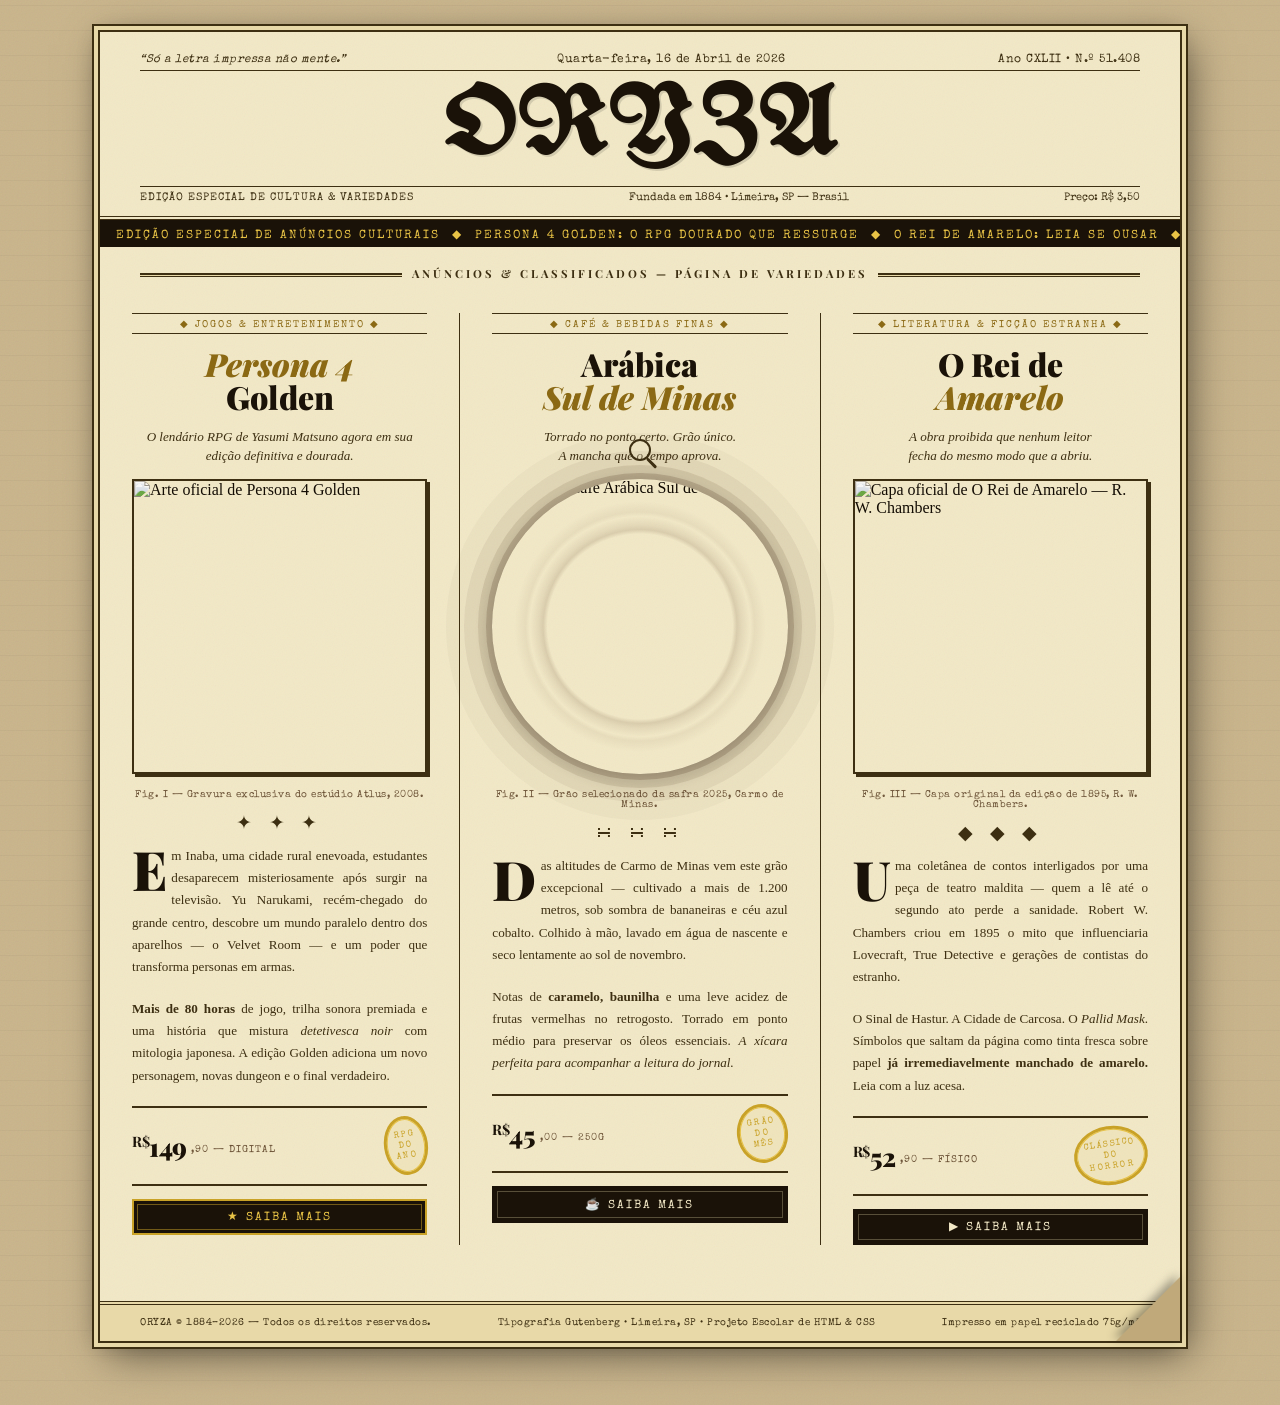
==== ORYZA/index.html @ 07b3434a "Alterei as pastas com as atualizações do projeto." ====
<!DOCTYPE html>
<html lang="pt-BR">
<head>
  <meta charset="UTF-8" />
  <meta name="viewport" content="width=device-width, initial-scale=1.0" />
  <meta name="description" content="ORYZA — A grande vitrine dos leitores, jogadores e apreciadores de café. Edição especial com Persona 4 Golden, O Rei de Amarelo e Café Arábica Sul de Minas." />
  <title>ORYZA — Vitrine Especial</title>

  <!-- Fonts -->
  <link rel="preconnect" href="https://fonts.googleapis.com" />
  <link rel="preconnect" href="https://fonts.gstatic.com" crossorigin />
  <link href="https://fonts.googleapis.com/css2?family=Playfair+Display:ital,wght@0,400;0,700;0,900;1,400;1,700&family=UnifrakturMaguntia&family=IM+Fell+English:ital@0;1&family=Special+Elite&display=swap" rel="stylesheet" />

  <!-- Stylesheet -->
  <link rel="stylesheet" href="css/jornal.css" />
</head>
<body>

  <!-- Cursor animado -->
  <div id="custom-cursor" aria-hidden="true">
    <div class="cursor-lens"></div>
    <div class="cursor-handle"></div>
  </div>

  <div class="newspaper-wrap" role="main">

    <!-- ═══════════════════════════════════════════════
         MASTHEAD
    ═══════════════════════════════════════════════ -->
    <header class="masthead">

      <div class="masthead-top">
        <span class="paper-motto">&#8220;Só a letra impressa não mente.&#8221;</span>
        <span>Quarta-feira, 16 de Abril de 2026</span>
        <span>Ano CXLII &#8226; N.º 51.408</span>
      </div>

      <h1 class="masthead-name">ORYZA</h1>

      <div class="masthead-sub">
        <span class="masthead-edition">Edição Especial de Cultura &amp; Variedades</span>
        <span>Fundada em 1884 &#8226; Limeira, SP — Brasil</span>
        <span>Preço: R$ 3,50</span>
      </div>

    </header><!-- /masthead -->

    <!-- ═══════════════════════════════════════════════
         TICKER STRIP
    ═══════════════════════════════════════════════ -->
    <div class="headline-strip" aria-label="Manchetes do dia">
      <span class="headline-strip-inner">
        EDIÇÃO ESPECIAL DE ANÚNCIOS CULTURAIS &nbsp;◆&nbsp;
        PERSONA 4 GOLDEN: O RPG DOURADO QUE RESSURGE &nbsp;◆&nbsp;
        O REI DE AMARELO: LEIA SE OUSAR &nbsp;◆&nbsp;
        CAFÉ ARÁBICA SUL DE MINAS: O GRÃO DA ESTAÇÃO &nbsp;◆&nbsp;
        CULTURA, LAZER E BOM GOSTO EM UM SÓ LUGAR &nbsp;◆&nbsp;
        PEDIDOS PELO BALCÃO OU PELO CORREIO &nbsp;◆&nbsp;
      </span>
    </div>

    <!-- ═══════════════════════════════════════════════
         SECTION TITLE
    ═══════════════════════════════════════════════ -->
    <div class="section-rule">
      <span class="section-label">Anúncios &amp; Classificados &mdash; Página de Variedades</span>
    </div>

    <!-- ═══════════════════════════════════════════════
         THREE-COLUMN AD SPREAD
    ═══════════════════════════════════════════════ -->
    <section class="ads-page" aria-label="Anúncios em destaque">

      <!-- ─ COL 1: PERSONA 4 GOLDEN (Jogo) ─ -->
      <article class="ad-col">

        <p class="ad-eyebrow">&#9670; Jogos &amp; Entretenimento &#9670;</p>

        <h2 class="ad-headline"><em>Persona 4</em><br/>Golden</h2>

        <p class="ad-subhead">
          O lendário RPG de Yasumi Matsuno agora em sua<br/>
          edição definitiva e dourada.
        </p>

        <div class="ad-img-wrap">
          <img
            src="https://akamai.sscdn.co/letras/360x360/albuns/7/d/f/a/522051469625878.jpg"
            alt="Arte oficial de Persona 4 Golden"
            loading="lazy"
          />
        </div>
        <p class="ad-img-caption">Fig. I &mdash; Gravura exclusiva do estúdio Atlus, 2008.</p>

        <p class="ornament">&#10022; &#10022; &#10022;</p>

        <p class="ad-body drop-cap">
          Em Inaba, uma cidade rural enevoada, estudantes desaparecem
          misteriosamente após surgir na televisão. Yu Narukami, recém-chegado
          do grande centro, descobre um mundo paralelo dentro dos aparelhos —
          o Velvet Room — e um poder que transforma personas em armas.
        </p>

        <p class="ad-body">
          <strong>Mais de 80 horas</strong> de jogo, trilha sonora premiada e
          uma história que mistura <em>detetivesca noir</em> com mitologia
          japonesa. A edição Golden adiciona um novo personagem, novas
          dungeon e o final verdadeiro.
        </p>

        <div class="ad-price-wrap">
          <div class="ad-price"><sup>R$</sup>149<small>,90 — digital</small></div>
          <div class="stamp-row">
            <span class="stamp">RPG<br/>do<br/>Ano</span>
          </div>
        </div>

        <a
          href="https://store.steampowered.com/app/1113000/Persona_4_Golden/"
          target="_blank"
          rel="noopener noreferrer"
          id="btn-persona4"
          class="btn-jornal gold"
          aria-label="Saiba mais sobre Persona 4 Golden na Steam"
        >
          &#x2605; Saiba Mais
        </a>

      </article>

      <!-- ─ DIVIDER ─ -->
      <div class="col-divider" role="separator" aria-hidden="true"></div>

      <!-- ─ COL 2: CAFÉ ARÁBICA (Café) ─ -->
      <article class="ad-col">

        <p class="ad-eyebrow">&#9670; Café &amp; Bebidas Finas &#9670;</p>

        <h2 class="ad-headline">Arábica<br/><em>Sul de Minas</em></h2>

        <p class="ad-subhead">
          Torrado no ponto certo. Grão único.<br/>
          A mancha que o tempo aprova.
        </p>

        <div class="coffee-stain-wrap">
          <img
            src="https://acdn-us.mitiendanube.com/stores/003/274/707/products/especie-sul-de-minas-a57071438ad6e28a4517458592424507-1024-1024.webp"
            alt="Grãos de Café Arábica Sul de Minas"
            loading="lazy"
          />
        </div>
        <p class="ad-img-caption">Fig. II &mdash; Grão selecionado da safra 2025, Carmo de Minas.</p>

        <p class="ornament">&#8762; &#8762; &#8762;</p>

        <p class="ad-body drop-cap">
          Das altitudes de Carmo de Minas vem este grão excepcional —
          cultivado a mais de 1.200 metros, sob sombra de bananeiras e
          céu azul cobalto. Colhido à mão, lavado em água de nascente
          e seco lentamente ao sol de novembro.
        </p>

        <p class="ad-body">
          Notas de <strong>caramelo, baunilha</strong> e uma leve acidez
          de frutas vermelhas no retrogosto. Torrado em ponto médio para
          preservar os óleos essenciais. <em>A xícara perfeita para
          acompanhar a leitura do jornal.</em>
        </p>

        <div class="ad-price-wrap">
          <div class="ad-price"><sup>R$</sup>45<small>,00 — 250g</small></div>
          <div class="stamp-row">
            <span class="stamp">Grão<br/>do<br/>Mês</span>
          </div>
        </div>

        <a
          href="https://www.amazon.com.br/Caf%C3%A9-Torrado-Baggio-Sabor-Minas/dp/B07Z462D6D"
          target="_blank"
          rel="noopener noreferrer"
          id="btn-cafe"
          class="btn-jornal"
          aria-label="Saiba mais sobre o Café Arábica na Amazon"
        >
          &#9749; Saiba Mais
        </a>

      </article>

      <!-- ─ DIVIDER ─ -->
      <div class="col-divider" role="separator" aria-hidden="true"></div>

      <!-- ─ COL 3: O REI DE AMARELO (Livro) ─ -->
      <article class="ad-col">

        <p class="ad-eyebrow">&#9670; Literatura &amp; Ficção Estranha &#9670;</p>

        <h2 class="ad-headline">O Rei de<br/><em>Amarelo</em></h2>

        <p class="ad-subhead">
          A obra proibida que nenhum leitor<br/>
          fecha do mesmo modo que a abriu.
        </p>

        <div class="ad-img-wrap">
          <img
            src="https://m.media-amazon.com/images/I/61KzHabhfFL._AC_UF1000,1000_QL80_.jpg"
            alt="Capa oficial de O Rei de Amarelo — R. W. Chambers"
            loading="lazy"
          />
        </div>
        <p class="ad-img-caption">Fig. III &mdash; Capa original da edição de 1895, R. W. Chambers.</p>

        <p class="ornament">&#9670; &#9670; &#9670;</p>

        <p class="ad-body drop-cap">
          Uma coletânea de contos interligados por uma peça de teatro
          maldita — quem a lê até o segundo ato perde a sanidade.
          Robert W. Chambers criou em 1895 o mito que influenciaria
          Lovecraft, True Detective e gerações de contistas do estranho.
        </p>

        <p class="ad-body">
          O Sinal de Hastur. A Cidade de Carcosa. O <em>Pallid Mask</em>.
          Símbolos que saltam da página como tinta fresca sobre papel
          <strong>já irremediavelmente manchado de amarelo.</strong>
          Leia com a luz acesa.
        </p>

        <div class="ad-price-wrap">
          <div class="ad-price"><sup>R$</sup>52<small>,90 — físico</small></div>
          <div class="stamp-row">
            <span class="stamp">Clássico<br/>do<br/>Horror</span>
          </div>
        </div>

        <a
          href="https://www.amazon.com.br/Rei-Em-Amarelo-Robert-W-Chambers/dp/8594541753"
          target="_blank"
          rel="noopener noreferrer"
          id="btn-rei-amarelo"
          class="btn-jornal"
          aria-label="Saiba mais sobre O Rei de Amarelo na Amazon"
        >
          &#9654; Saiba Mais
        </a>

      </article>

    </section><!-- /ads-page -->

    <!-- ═══════════════════════════════════════════════
         FOOTER
    ═══════════════════════════════════════════════ -->
    <footer class="paper-footer">
      <p>ORYZA &copy; 1884&ndash;2026 &mdash; Todos os direitos reservados.</p>
      <p>Tipografia Gutenberg &bull; Limeira, SP &bull; Projeto Escolar de HTML &amp; CSS</p>
      <p>Impresso em papel reciclado 75g/m&sup2;</p>
    </footer>

    <!-- Dobra de página no canto inferior direito -->
    <div class="page-curl" aria-hidden="true"></div>

  </div><!-- /newspaper-wrap -->

  <!-- (Toast system removed) -->

  <!-- ═══════════════════════════════════════════════
       JAVASCRIPT (external)
  ═══════════════════════════════════════════════ -->
  <script src="js/main.js"></script>

</body>
</html>
---- ORYZA/css/jornal.css ----
/* ============================================================
   JORNAL VINTAGE — Folha do Amanhã
   Paleta: amarelos envelhecidos, sépia, tinta preta
   ============================================================ */

@import url('https://fonts.googleapis.com/css2?family=Playfair+Display:ital,wght@0,400;0,700;0,900;1,400;1,700&family=UnifrakturMaguntia&family=IM+Fell+English:ital@0;1&family=Special+Elite&display=swap');

/* ── RESET & TOKENS ── */
*,
*::before,
*::after {
  box-sizing: border-box;
  margin: 0;
  padding: 0;
  cursor: none !important;
}

:root {
  --paper: #f2e8c6;
  --paper-dark: #e8d9a8;
  --paper-deeper: #d9c98a;
  --ink: #1a1208;
  --ink-fade: #3d2f12;
  --ink-light: #6b5236;
  --sepia: #8b6914;
  --gold: #c9a227;
  --gold-light: #e8c346;
  --rust: #8b3a0f;
  --coffee: #4a2912;
  --coffee-mid: #7a4520;
  --coffee-ring: rgba(74, 41, 18, 0.18);
  --border: #3d2f12;
}

/* ── PAPER TEXTURE ── */
body {
  font-family: 'IM Fell English', Georgia, serif;
  cursor: none;
  background-color: #c9b48a;
  background-image:
    repeating-linear-gradient(0deg,
      transparent,
      transparent 24px,
      rgba(0, 0, 0, 0.03) 24px,
      rgba(0, 0, 0, 0.03) 25px),
    url("data:image/svg+xml,%3Csvg xmlns='http://www.w3.org/2000/svg' width='300' height='300'%3E%3Cfilter id='n'%3E%3CfeTurbulence type='fractalNoise' baseFrequency='0.75' numOctaves='4' stitchTiles='stitch'/%3E%3C/filter%3E%3Crect width='300' height='300' filter='url(%23n)' opacity='0.08'/%3E%3C/svg%3E");
  color: var(--ink);
  min-height: 100vh;
}

/* ── MAIN WRAPPER ── */
.newspaper-wrap {
  max-width: 1080px;
  margin: 2rem auto 4rem;
  background: var(--paper);
  background-image:
    url("data:image/svg+xml,%3Csvg xmlns='http://www.w3.org/2000/svg' width='400' height='400'%3E%3Cfilter id='noise'%3E%3CfeTurbulence type='fractalNoise' baseFrequency='0.9' numOctaves='4' stitchTiles='stitch'/%3E%3C/filter%3E%3Crect width='400' height='400' filter='url(%23noise)' opacity='0.06'/%3E%3C/svg%3E");
  box-shadow:
    0 0 0 2px var(--border),
    0 0 0 6px var(--paper-dark),
    0 0 0 8px var(--border),
    8px 12px 40px rgba(0, 0, 0, 0.55),
    -2px 2px 20px rgba(0, 0, 0, 0.2);
  position: relative;
}

/* ── CUSTOM ANIMATED CURSOR ── */
#custom-cursor {
  position: fixed;
  top: 0;
  left: 0;
  width: 34px;
  height: 34px;
  pointer-events: none;
  z-index: 99999;
  will-change: transform;
}

.cursor-lens {
  position: absolute;
  top: 0;
  left: 0;
  width: 22px;
  height: 22px;
  border: 2.5px solid var(--ink-fade);
  border-radius: 50%;
  background: rgba(242, 232, 198, 0.30);
  /* Apenas propriedades que NÃO conflitem com a animation */
  transition: background 0.2s ease, border-color 0.2s ease, box-shadow 0.2s ease;
  animation: cursor-breathe 2.8s ease-in-out infinite;
}

.cursor-handle {
  position: absolute;
  top: 18px;
  left: 18px;
  width: 13px;
  height: 3px;
  background: var(--ink-fade);
  border-radius: 2px;
  transform: rotate(45deg);
  transform-origin: 0% 50%;
  transition: background 0.2s ease;
}

@keyframes cursor-breathe {

  0%,
  100% {
    transform: scale(1);
    opacity: 1;
  }

  50% {
    transform: scale(1.1);
    opacity: 0.75;
  }
}

/* Click flash — usa box-shadow, não transform (evita conflito com animation) */
#custom-cursor.clicking .cursor-lens {
  background: rgba(201, 162, 39, 0.45);
  border-color: var(--gold);
  box-shadow: 0 0 0 4px rgba(201, 162, 39, 0.25), 0 0 12px rgba(201, 162, 39, 0.4);
  animation: cursor-breathe-click 0.25s ease-in-out 1;
}

#custom-cursor.clicking .cursor-handle {
  background: var(--gold);
}

@keyframes cursor-breathe-click {
  0% {
    transform: scale(1);
  }

  50% {
    transform: scale(0.78);
  }

  100% {
    transform: scale(1);
  }
}

/* Hover em botão/link — lupa pulsa maior */
#custom-cursor.on-btn .cursor-lens {
  border-color: var(--gold);
  background: rgba(201, 162, 39, 0.18);
  box-shadow: 0 0 0 3px rgba(201, 162, 39, 0.2);
  animation: cursor-breathe-big 1.4s ease-in-out infinite;
}

@keyframes cursor-breathe-big {

  0%,
  100% {
    transform: scale(1.2);
    opacity: 1;
  }

  50% {
    transform: scale(1.38);
    opacity: 0.8;
  }
}

/* ── PAGE CURL (bottom-right corner) ── */
.page-curl {
  position: absolute;
  bottom: 0;
  right: 0;
  width: 64px;
  height: 64px;
  pointer-events: none;
  z-index: 10;
}

/* Shadow cast on the paper by the fold */
.page-curl::before {
  content: '';
  position: absolute;
  bottom: 0;
  right: 0;
  width: 100%;
  height: 100%;
  background: linear-gradient(135deg,
      transparent 55%,
      rgba(0, 0, 0, 0.13) 56%,
      rgba(0, 0, 0, 0.22) 70%,
      transparent 71%);
}

/* The folded corner flap — body background color visible */
.page-curl::after {
  content: '';
  position: absolute;
  bottom: 0;
  right: 0;
  width: 0;
  height: 0;
  border-style: solid;
  border-width: 0 0 64px 64px;
  border-color: transparent transparent #c0a97a transparent;
  filter: drop-shadow(-3px -3px 5px rgba(0, 0, 0, 0.35));
}

/* ── MASTHEAD ── */
.masthead {
  padding: 1.4rem 2.5rem 0;
  border-bottom: 4px double var(--border);
}

.masthead-top {
  display: flex;
  justify-content: space-between;
  align-items: flex-end;
  font-family: 'Special Elite', monospace;
  font-size: 0.72rem;
  color: var(--ink-fade);
  letter-spacing: 0.5px;
  padding-bottom: 0.3rem;
  border-bottom: 1px solid var(--border);
  margin-bottom: 0.3rem;
}

.paper-motto {
  font-style: italic;
}

.masthead-name {
  text-align: center;
  font-family: 'UnifrakturMaguntia', serif;
  font-size: clamp(3rem, 8vw, 6rem);
  line-height: 1;
  color: var(--ink);
  letter-spacing: 2px;
  text-shadow: 2px 2px 0 rgba(0, 0, 0, 0.12);
  padding: 0.3rem 0;
}

.masthead-sub {
  display: flex;
  justify-content: space-between;
  align-items: center;
  font-family: 'Special Elite', monospace;
  font-size: 0.68rem;
  color: var(--ink-fade);
  border-top: 1px solid var(--border);
  padding-top: 0.3rem;
  margin-top: 0.3rem;
  padding-bottom: 0.8rem;
}

.masthead-edition {
  text-transform: uppercase;
  letter-spacing: 1px;
}

/* ── MARQUEE / HEADLINE STRIP ── */
.headline-strip {
  background: var(--ink);
  color: var(--gold-light);
  font-family: 'Special Elite', monospace;
  font-size: 0.78rem;
  letter-spacing: 2px;
  text-transform: uppercase;
  padding: 0.35rem 1rem;
  overflow: hidden;
  white-space: nowrap;
}

.headline-strip-inner {
  display: inline-block;
  animation: ticker 28s linear infinite;
}

@keyframes ticker {
  0% {
    transform: translateX(0);
  }

  100% {
    transform: translateX(-50%);
  }
}

/* ── SECTION DIVIDER ── */
.section-rule {
  display: flex;
  align-items: center;
  gap: 0.6rem;
  padding: 1.2rem 2.5rem 0.5rem;
}

.section-rule::before,
.section-rule::after {
  content: '';
  flex: 1;
  height: 2px;
  background: var(--border);
  box-shadow: 0 1px 0 var(--paper-dark), 0 2px 0 var(--border);
}

.section-label {
  font-family: 'Playfair Display', serif;
  font-size: 0.7rem;
  font-weight: 700;
  text-transform: uppercase;
  letter-spacing: 3px;
  color: var(--ink-fade);
  white-space: nowrap;
}

/* ── ADS GRID LAYOUT ── */
.ads-page {
  display: grid;
  grid-template-columns: 1fr 1px 1fr 1px 1fr;
  gap: 0;
  padding: 0 0 2rem;
}

.col-divider {
  background: var(--border);
  margin: 1.5rem 0;
}

/* ── SINGLE AD COLUMN ── */
.ad-col {
  padding: 1.5rem 2rem;
  display: flex;
  flex-direction: column;
  gap: 0.8rem;
}

/* ── AD: HEADING BANNER ── */
.ad-eyebrow {
  font-family: 'Special Elite', monospace;
  font-size: 0.62rem;
  text-transform: uppercase;
  letter-spacing: 2px;
  color: var(--sepia);
  border-top: 1px solid var(--border);
  border-bottom: 1px solid var(--border);
  padding: 0.2rem 0;
  text-align: center;
}

.ad-headline {
  font-family: 'Playfair Display', serif;
  font-size: clamp(1.4rem, 2.8vw, 2rem);
  font-weight: 900;
  line-height: 1.05;
  color: var(--ink);
  text-align: center;
}

.ad-headline em {
  font-style: italic;
  color: var(--sepia);
}

.ad-subhead {
  font-family: 'IM Fell English', serif;
  font-size: 0.82rem;
  font-style: italic;
  text-align: center;
  color: var(--ink-fade);
  line-height: 1.5;
}

/* ── AD IMAGE ── */
.ad-img-wrap {
  position: relative;
  width: 100%;
  aspect-ratio: 1;
  overflow: hidden;
  border: 2px solid var(--border);
  box-shadow: 3px 3px 0 var(--border);
}

.ad-img-wrap img {
  width: 100%;
  height: 100%;
  object-fit: cover;
  filter: sepia(0.25) contrast(1.05) brightness(0.97);
  transition: filter 0.4s ease, transform 0.5s ease;
  display: block;
}

.ad-col:hover .ad-img-wrap img {
  filter: sepia(0.1) contrast(1.1) brightness(1.02);
  transform: scale(1.02);
}

/* caption below image */
.ad-img-caption {
  font-family: 'Special Elite', monospace;
  font-size: 0.6rem;
  text-align: center;
  color: var(--ink-light);
  letter-spacing: 0.5px;
  margin-top: 0.2rem;
}

/* ── COFFEE STAIN AD ── */
.coffee-stain-wrap {
  position: relative;
  width: 100%;
  aspect-ratio: 1;
  display: flex;
  align-items: center;
  justify-content: center;
}

.coffee-stain-wrap img {
  width: 100%;
  height: 100%;
  object-fit: cover;
  border-radius: 50%;
  filter: sepia(0.3) contrast(1.1);
  box-shadow:
    0 0 0 6px var(--coffee-ring),
    0 0 0 14px rgba(74, 41, 18, 0.10),
    0 0 0 28px rgba(74, 41, 18, 0.06),
    0 0 0 46px rgba(74, 41, 18, 0.03),
    0 4px 20px rgba(0, 0, 0, 0.2);
  transition: transform 0.5s ease, filter 0.4s ease;
}

.ad-col:hover .coffee-stain-wrap img {
  transform: scale(1.03);
  filter: sepia(0.1) contrast(1.15) brightness(1.05);
}

/* stain ring pseudo decoration */
.coffee-stain-wrap::before {
  content: '';
  position: absolute;
  inset: -8px;
  border-radius: 50%;
  background: radial-gradient(circle,
      transparent 42%,
      rgba(74, 41, 18, 0.14) 44%,
      rgba(74, 41, 18, 0.08) 46%,
      transparent 50%,
      rgba(74, 41, 18, 0.06) 52%,
      transparent 57%);
  pointer-events: none;
}

/* ── BODY TEXT / AD COPY ── */
.ad-body {
  font-family: 'IM Fell English', serif;
  font-size: 0.82rem;
  line-height: 1.7;
  color: var(--ink-fade);
  text-align: justify;
  hyphens: auto;
}

.ad-body+.ad-body {
  margin-top: 0.4rem;
}

/* drop cap */
.drop-cap::first-letter {
  float: left;
  font-family: 'Playfair Display', serif;
  font-size: 3.4rem;
  font-weight: 900;
  line-height: 0.78;
  margin: 0.05em 0.08em 0 0;
  color: var(--ink);
}

/* ── PRICE TAG ── */
.ad-price-wrap {
  display: flex;
  align-items: center;
  justify-content: space-between;
  border-top: 2px solid var(--border);
  border-bottom: 2px solid var(--border);
  padding: 0.5rem 0;
  margin-top: 0.4rem;
}

.ad-price {
  font-family: 'Playfair Display', serif;
  font-size: 1.6rem;
  font-weight: 900;
  color: var(--ink);
  letter-spacing: -0.5px;
}

.ad-price sup {
  font-size: 0.9rem;
  vertical-align: super;
  font-weight: 700;
}

.ad-price small {
  font-family: 'Special Elite', monospace;
  font-size: 0.62rem;
  color: var(--ink-light);
  font-weight: 400;
  letter-spacing: 1px;
  text-transform: uppercase;
  vertical-align: middle;
  margin-left: 0.3rem;
}

/* ── CTA BUTTON ── */
.btn-jornal {
  display: inline-block;
  text-align: center;
  text-decoration: none;
  font-family: 'Special Elite', monospace;
  font-size: 0.75rem;
  text-transform: uppercase;
  letter-spacing: 2px;
  color: var(--paper);
  background: var(--ink);
  border: 2px solid var(--ink);
  padding: 0.55rem 1.1rem;
  cursor: none !important;
  transition: background 0.2s ease, color 0.2s ease, transform 0.15s ease, box-shadow 0.2s ease;
  position: relative;
}

.btn-jornal::after {
  content: '';
  position: absolute;
  inset: 3px;
  border: 1px solid var(--paper-dark);
  pointer-events: none;
  opacity: 0.3;
}

.btn-jornal:hover {
  background: var(--coffee);
  border-color: var(--coffee);
  transform: translateY(-1px);
  box-shadow: 3px 3px 0 var(--coffee-mid);
}

.btn-jornal:active {
  transform: translateY(1px);
  box-shadow: 1px 1px 0 var(--coffee-mid);
}

/* Gold variant (game) */
.btn-jornal.gold {
  background: var(--ink);
  border-color: var(--gold);
  color: var(--gold-light);
}

.btn-jornal.gold::after {
  border-color: var(--gold);
  opacity: 0.5;
}

.btn-jornal.gold:hover {
  background: var(--gold);
  color: var(--ink);
  box-shadow: 3px 3px 0 var(--sepia);
}

/* ── SMALL DECORATIVE ORNAMENTS ── */
.ornament {
  text-align: center;
  font-size: 1.2rem;
  color: var(--ink-fade);
  letter-spacing: 6px;
  line-height: 1;
  user-select: none;
}

/* ── STAMP BADGE ── */
.stamp {
  display: inline-block;
  border: 3px solid var(--gold);
  border-radius: 50%;
  padding: 0.6rem 0.5rem;
  font-family: 'Special Elite', monospace;
  font-size: 0.55rem;
  text-transform: uppercase;
  letter-spacing: 1.5px;
  text-align: center;
  color: var(--gold);
  line-height: 1.3;
  transform: rotate(-8deg);
  box-shadow: inset 0 0 0 1px var(--gold-light);
  background: rgba(201, 162, 39, 0.06);
  transition: transform 0.3s ease;
}

.stamp:hover {
  transform: rotate(0deg) scale(1.05);
}

.stamp-row {
  display: flex;
  justify-content: center;
  gap: 1rem;
  flex-wrap: wrap;
  align-items: center;
}

/* ── FOOTER ── */
.paper-footer {
  border-top: 4px double var(--border);
  padding: 0.8rem 2.5rem;
  display: flex;
  justify-content: space-between;
  align-items: center;
  background: var(--paper-dark);
}

.paper-footer p {
  font-family: 'Special Elite', monospace;
  font-size: 0.65rem;
  color: var(--ink-fade);
  letter-spacing: 0.5px;
}


/* ── HOVER GLOW ON AD COLUMNS ── */
.ad-col {
  position: relative;
  transition: background 0.3s ease;
}

.ad-col::before {
  content: '';
  position: absolute;
  inset: 0;
  background: linear-gradient(135deg, rgba(201, 162, 39, 0.0) 0%, rgba(201, 162, 39, 0.06) 100%);
  opacity: 0;
  transition: opacity 0.3s ease;
  pointer-events: none;
}

.ad-col:hover::before {
  opacity: 1;
}

/* ── RESPONSIVE ── */
@media (max-width: 760px) {
  .ads-page {
    grid-template-columns: 1fr;
  }

  .col-divider {
    height: 1px;
    margin: 0 2rem;
  }

  .masthead-name {
    font-size: clamp(2.2rem, 12vw, 4rem);
  }

  .newspaper-wrap {
    margin: 0.5rem;
  }

  .paper-footer {
    flex-direction: column;
    gap: 0.4rem;
    text-align: center;
  }
}
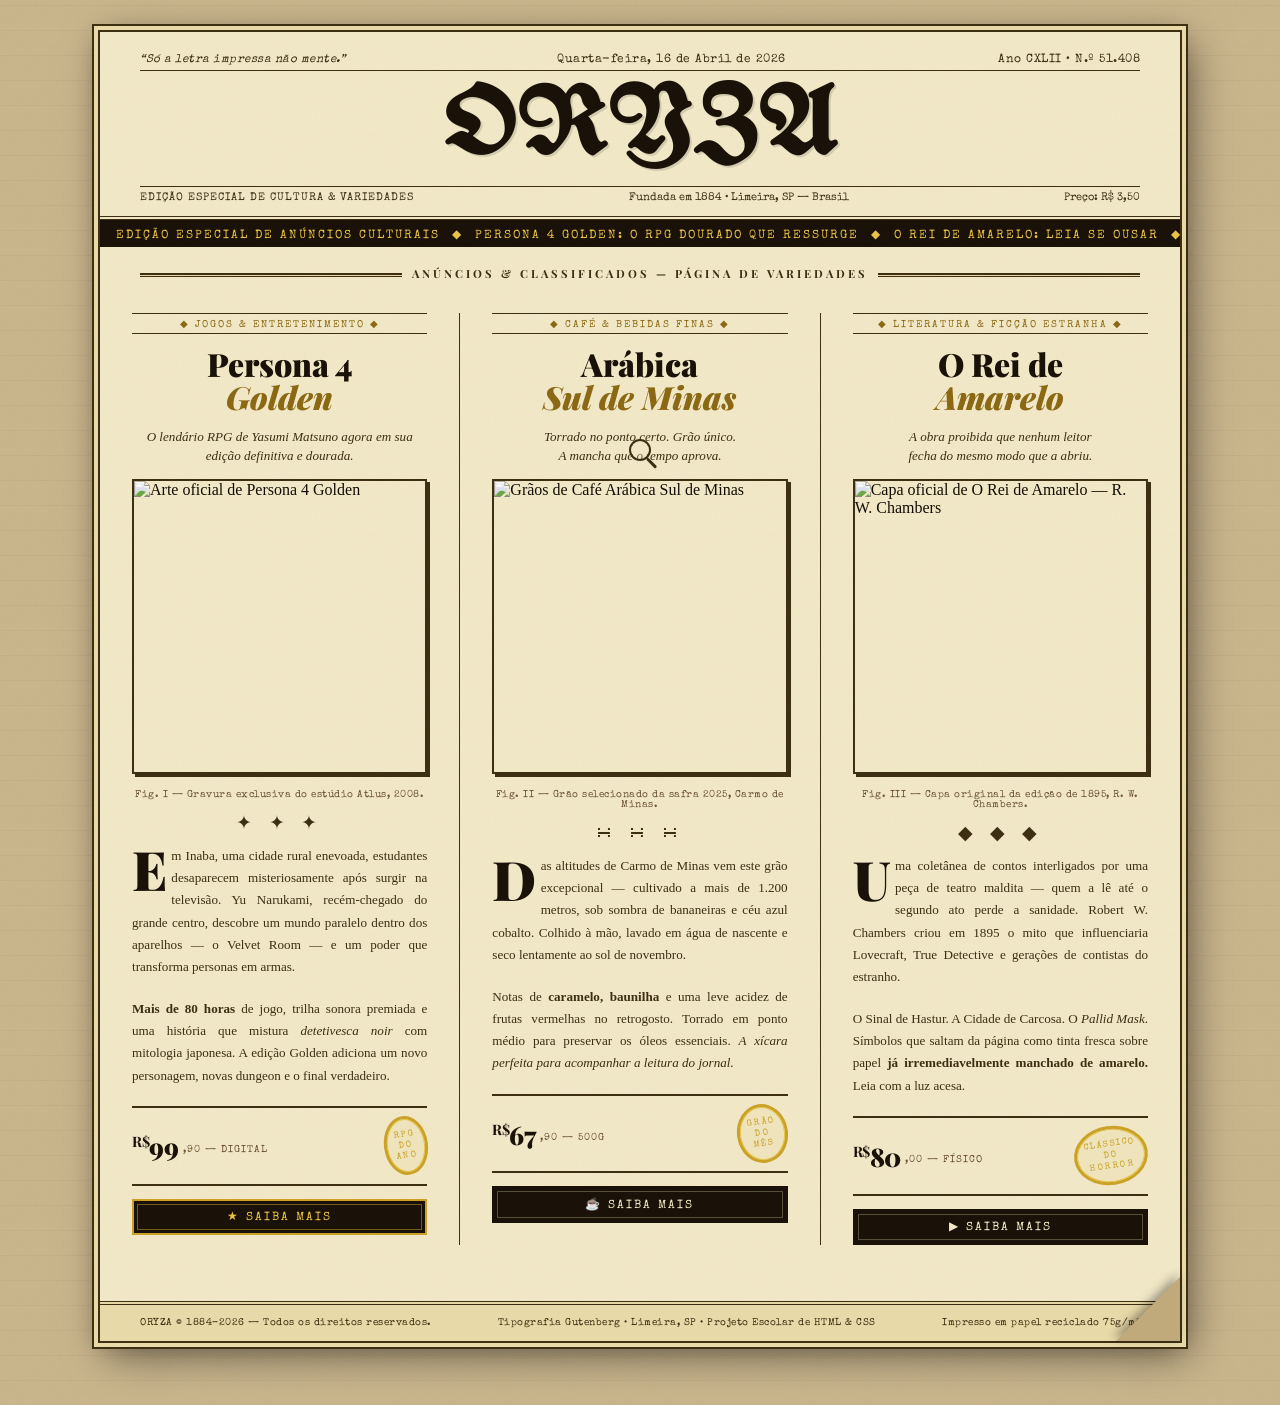
==== commit 043dac17: "Add files via upload" ====
--- a/ORYZA/index.html
+++ b/ORYZA/index.html
@@ -1,275 +1,275 @@
-<!DOCTYPE html>
-<html lang="pt-BR">
-<head>
-  <meta charset="UTF-8" />
-  <meta name="viewport" content="width=device-width, initial-scale=1.0" />
-  <meta name="description" content="ORYZA — A grande vitrine dos leitores, jogadores e apreciadores de café. Edição especial com Persona 4 Golden, O Rei de Amarelo e Café Arábica Sul de Minas." />
-  <title>ORYZA — Vitrine Especial</title>
-
-  <!-- Fonts -->
-  <link rel="preconnect" href="https://fonts.googleapis.com" />
-  <link rel="preconnect" href="https://fonts.gstatic.com" crossorigin />
-  <link href="https://fonts.googleapis.com/css2?family=Playfair+Display:ital,wght@0,400;0,700;0,900;1,400;1,700&family=UnifrakturMaguntia&family=IM+Fell+English:ital@0;1&family=Special+Elite&display=swap" rel="stylesheet" />
-
-  <!-- Stylesheet -->
-  <link rel="stylesheet" href="css/jornal.css" />
-</head>
-<body>
-
-  <!-- Cursor animado -->
-  <div id="custom-cursor" aria-hidden="true">
-    <div class="cursor-lens"></div>
-    <div class="cursor-handle"></div>
-  </div>
-
-  <div class="newspaper-wrap" role="main">
-
-    <!-- ═══════════════════════════════════════════════
-         MASTHEAD
-    ═══════════════════════════════════════════════ -->
-    <header class="masthead">
-
-      <div class="masthead-top">
-        <span class="paper-motto">&#8220;Só a letra impressa não mente.&#8221;</span>
-        <span>Quarta-feira, 16 de Abril de 2026</span>
-        <span>Ano CXLII &#8226; N.º 51.408</span>
-      </div>
-
-      <h1 class="masthead-name">ORYZA</h1>
-
-      <div class="masthead-sub">
-        <span class="masthead-edition">Edição Especial de Cultura &amp; Variedades</span>
-        <span>Fundada em 1884 &#8226; Limeira, SP — Brasil</span>
-        <span>Preço: R$ 3,50</span>
-      </div>
-
-    </header><!-- /masthead -->
-
-    <!-- ═══════════════════════════════════════════════
-         TICKER STRIP
-    ═══════════════════════════════════════════════ -->
-    <div class="headline-strip" aria-label="Manchetes do dia">
-      <span class="headline-strip-inner">
-        EDIÇÃO ESPECIAL DE ANÚNCIOS CULTURAIS &nbsp;◆&nbsp;
-        PERSONA 4 GOLDEN: O RPG DOURADO QUE RESSURGE &nbsp;◆&nbsp;
-        O REI DE AMARELO: LEIA SE OUSAR &nbsp;◆&nbsp;
-        CAFÉ ARÁBICA SUL DE MINAS: O GRÃO DA ESTAÇÃO &nbsp;◆&nbsp;
-        CULTURA, LAZER E BOM GOSTO EM UM SÓ LUGAR &nbsp;◆&nbsp;
-        PEDIDOS PELO BALCÃO OU PELO CORREIO &nbsp;◆&nbsp;
-      </span>
-    </div>
-
-    <!-- ═══════════════════════════════════════════════
-         SECTION TITLE
-    ═══════════════════════════════════════════════ -->
-    <div class="section-rule">
-      <span class="section-label">Anúncios &amp; Classificados &mdash; Página de Variedades</span>
-    </div>
-
-    <!-- ═══════════════════════════════════════════════
-         THREE-COLUMN AD SPREAD
-    ═══════════════════════════════════════════════ -->
-    <section class="ads-page" aria-label="Anúncios em destaque">
-
-      <!-- ─ COL 1: PERSONA 4 GOLDEN (Jogo) ─ -->
-      <article class="ad-col">
-
-        <p class="ad-eyebrow">&#9670; Jogos &amp; Entretenimento &#9670;</p>
-
-        <h2 class="ad-headline"><em>Persona 4</em><br/>Golden</h2>
-
-        <p class="ad-subhead">
-          O lendário RPG de Yasumi Matsuno agora em sua<br/>
-          edição definitiva e dourada.
-        </p>
-
-        <div class="ad-img-wrap">
-          <img
-            src="https://akamai.sscdn.co/letras/360x360/albuns/7/d/f/a/522051469625878.jpg"
-            alt="Arte oficial de Persona 4 Golden"
-            loading="lazy"
-          />
-        </div>
-        <p class="ad-img-caption">Fig. I &mdash; Gravura exclusiva do estúdio Atlus, 2008.</p>
-
-        <p class="ornament">&#10022; &#10022; &#10022;</p>
-
-        <p class="ad-body drop-cap">
-          Em Inaba, uma cidade rural enevoada, estudantes desaparecem
-          misteriosamente após surgir na televisão. Yu Narukami, recém-chegado
-          do grande centro, descobre um mundo paralelo dentro dos aparelhos —
-          o Velvet Room — e um poder que transforma personas em armas.
-        </p>
-
-        <p class="ad-body">
-          <strong>Mais de 80 horas</strong> de jogo, trilha sonora premiada e
-          uma história que mistura <em>detetivesca noir</em> com mitologia
-          japonesa. A edição Golden adiciona um novo personagem, novas
-          dungeon e o final verdadeiro.
-        </p>
-
-        <div class="ad-price-wrap">
-          <div class="ad-price"><sup>R$</sup>149<small>,90 — digital</small></div>
-          <div class="stamp-row">
-            <span class="stamp">RPG<br/>do<br/>Ano</span>
-          </div>
-        </div>
-
-        <a
-          href="https://store.steampowered.com/app/1113000/Persona_4_Golden/"
-          target="_blank"
-          rel="noopener noreferrer"
-          id="btn-persona4"
-          class="btn-jornal gold"
-          aria-label="Saiba mais sobre Persona 4 Golden na Steam"
-        >
-          &#x2605; Saiba Mais
-        </a>
-
-      </article>
-
-      <!-- ─ DIVIDER ─ -->
-      <div class="col-divider" role="separator" aria-hidden="true"></div>
-
-      <!-- ─ COL 2: CAFÉ ARÁBICA (Café) ─ -->
-      <article class="ad-col">
-
-        <p class="ad-eyebrow">&#9670; Café &amp; Bebidas Finas &#9670;</p>
-
-        <h2 class="ad-headline">Arábica<br/><em>Sul de Minas</em></h2>
-
-        <p class="ad-subhead">
-          Torrado no ponto certo. Grão único.<br/>
-          A mancha que o tempo aprova.
-        </p>
-
-        <div class="coffee-stain-wrap">
-          <img
-            src="https://acdn-us.mitiendanube.com/stores/003/274/707/products/especie-sul-de-minas-a57071438ad6e28a4517458592424507-1024-1024.webp"
-            alt="Grãos de Café Arábica Sul de Minas"
-            loading="lazy"
-          />
-        </div>
-        <p class="ad-img-caption">Fig. II &mdash; Grão selecionado da safra 2025, Carmo de Minas.</p>
-
-        <p class="ornament">&#8762; &#8762; &#8762;</p>
-
-        <p class="ad-body drop-cap">
-          Das altitudes de Carmo de Minas vem este grão excepcional —
-          cultivado a mais de 1.200 metros, sob sombra de bananeiras e
-          céu azul cobalto. Colhido à mão, lavado em água de nascente
-          e seco lentamente ao sol de novembro.
-        </p>
-
-        <p class="ad-body">
-          Notas de <strong>caramelo, baunilha</strong> e uma leve acidez
-          de frutas vermelhas no retrogosto. Torrado em ponto médio para
-          preservar os óleos essenciais. <em>A xícara perfeita para
-          acompanhar a leitura do jornal.</em>
-        </p>
-
-        <div class="ad-price-wrap">
-          <div class="ad-price"><sup>R$</sup>45<small>,00 — 250g</small></div>
-          <div class="stamp-row">
-            <span class="stamp">Grão<br/>do<br/>Mês</span>
-          </div>
-        </div>
-
-        <a
-          href="https://www.amazon.com.br/Caf%C3%A9-Torrado-Baggio-Sabor-Minas/dp/B07Z462D6D"
-          target="_blank"
-          rel="noopener noreferrer"
-          id="btn-cafe"
-          class="btn-jornal"
-          aria-label="Saiba mais sobre o Café Arábica na Amazon"
-        >
-          &#9749; Saiba Mais
-        </a>
-
-      </article>
-
-      <!-- ─ DIVIDER ─ -->
-      <div class="col-divider" role="separator" aria-hidden="true"></div>
-
-      <!-- ─ COL 3: O REI DE AMARELO (Livro) ─ -->
-      <article class="ad-col">
-
-        <p class="ad-eyebrow">&#9670; Literatura &amp; Ficção Estranha &#9670;</p>
-
-        <h2 class="ad-headline">O Rei de<br/><em>Amarelo</em></h2>
-
-        <p class="ad-subhead">
-          A obra proibida que nenhum leitor<br/>
-          fecha do mesmo modo que a abriu.
-        </p>
-
-        <div class="ad-img-wrap">
-          <img
-            src="https://m.media-amazon.com/images/I/61KzHabhfFL._AC_UF1000,1000_QL80_.jpg"
-            alt="Capa oficial de O Rei de Amarelo — R. W. Chambers"
-            loading="lazy"
-          />
-        </div>
-        <p class="ad-img-caption">Fig. III &mdash; Capa original da edição de 1895, R. W. Chambers.</p>
-
-        <p class="ornament">&#9670; &#9670; &#9670;</p>
-
-        <p class="ad-body drop-cap">
-          Uma coletânea de contos interligados por uma peça de teatro
-          maldita — quem a lê até o segundo ato perde a sanidade.
-          Robert W. Chambers criou em 1895 o mito que influenciaria
-          Lovecraft, True Detective e gerações de contistas do estranho.
-        </p>
-
-        <p class="ad-body">
-          O Sinal de Hastur. A Cidade de Carcosa. O <em>Pallid Mask</em>.
-          Símbolos que saltam da página como tinta fresca sobre papel
-          <strong>já irremediavelmente manchado de amarelo.</strong>
-          Leia com a luz acesa.
-        </p>
-
-        <div class="ad-price-wrap">
-          <div class="ad-price"><sup>R$</sup>52<small>,90 — físico</small></div>
-          <div class="stamp-row">
-            <span class="stamp">Clássico<br/>do<br/>Horror</span>
-          </div>
-        </div>
-
-        <a
-          href="https://www.amazon.com.br/Rei-Em-Amarelo-Robert-W-Chambers/dp/8594541753"
-          target="_blank"
-          rel="noopener noreferrer"
-          id="btn-rei-amarelo"
-          class="btn-jornal"
-          aria-label="Saiba mais sobre O Rei de Amarelo na Amazon"
-        >
-          &#9654; Saiba Mais
-        </a>
-
-      </article>
-
-    </section><!-- /ads-page -->
-
-    <!-- ═══════════════════════════════════════════════
-         FOOTER
-    ═══════════════════════════════════════════════ -->
-    <footer class="paper-footer">
-      <p>ORYZA &copy; 1884&ndash;2026 &mdash; Todos os direitos reservados.</p>
-      <p>Tipografia Gutenberg &bull; Limeira, SP &bull; Projeto Escolar de HTML &amp; CSS</p>
-      <p>Impresso em papel reciclado 75g/m&sup2;</p>
-    </footer>
-
-    <!-- Dobra de página no canto inferior direito -->
-    <div class="page-curl" aria-hidden="true"></div>
-
-  </div><!-- /newspaper-wrap -->
-
-  <!-- (Toast system removed) -->
-
-  <!-- ═══════════════════════════════════════════════
-       JAVASCRIPT (external)
-  ═══════════════════════════════════════════════ -->
-  <script src="js/main.js"></script>
-
-</body>
-</html>
+<!DOCTYPE html>
+<html lang="pt-BR">
+<head>
+  <meta charset="UTF-8" />
+  <meta name="viewport" content="width=device-width, initial-scale=1.0" />
+  <meta name="description" content="ORYZA — A grande vitrine dos leitores, jogadores e apreciadores de café. Edição especial com Persona 4 Golden, O Rei de Amarelo e Café Arábica Sul de Minas." />
+  <title>ORYZA — Vitrine Especial</title>
+
+  <!-- Fonts -->
+  <link rel="preconnect" href="https://fonts.googleapis.com" />
+  <link rel="preconnect" href="https://fonts.gstatic.com" crossorigin />
+  <link href="https://fonts.googleapis.com/css2?family=Playfair+Display:ital,wght@0,400;0,700;0,900;1,400;1,700&family=UnifrakturMaguntia&family=IM+Fell+English:ital@0;1&family=Special+Elite&display=swap" rel="stylesheet" />
+
+  <!-- Stylesheet -->
+  <link rel="stylesheet" href="css/jornal.css" />
+</head>
+<body>
+
+  <!-- Cursor animado -->
+  <div id="custom-cursor" aria-hidden="true">
+    <div class="cursor-lens"></div>
+    <div class="cursor-handle"></div>
+  </div>
+
+  <div class="newspaper-wrap" role="main">
+
+    <!-- ═══════════════════════════════════════════════
+         MASTHEAD
+    ═══════════════════════════════════════════════ -->
+    <header class="masthead">
+
+      <div class="masthead-top">
+        <span class="paper-motto">&#8220;Só a letra impressa não mente.&#8221;</span>
+        <span>Quarta-feira, 16 de Abril de 2026</span>
+        <span>Ano CXLII &#8226; N.º 51.408</span>
+      </div>
+
+      <h1 class="masthead-name">ORYZA</h1>
+
+      <div class="masthead-sub">
+        <span class="masthead-edition">Edição Especial de Cultura &amp; Variedades</span>
+        <span>Fundada em 1884 &#8226; Limeira, SP — Brasil</span>
+        <span>Preço: R$ 3,50</span>
+      </div>
+
+    </header><!-- /masthead -->
+
+    <!-- ═══════════════════════════════════════════════
+         TICKER STRIP
+    ═══════════════════════════════════════════════ -->
+    <div class="headline-strip" aria-label="Manchetes do dia">
+      <span class="headline-strip-inner">
+        EDIÇÃO ESPECIAL DE ANÚNCIOS CULTURAIS &nbsp;◆&nbsp;
+        PERSONA 4 GOLDEN: O RPG DOURADO QUE RESSURGE &nbsp;◆&nbsp;
+        O REI DE AMARELO: LEIA SE OUSAR &nbsp;◆&nbsp;
+        CAFÉ ARÁBICA SUL DE MINAS: O GRÃO DA ESTAÇÃO &nbsp;◆&nbsp;
+        CULTURA, LAZER E BOM GOSTO EM UM SÓ LUGAR &nbsp;◆&nbsp;
+        PEDIDOS PELO BALCÃO OU PELO CORREIO &nbsp;◆&nbsp;
+      </span>
+    </div>
+
+    <!-- ═══════════════════════════════════════════════
+         SECTION TITLE
+    ═══════════════════════════════════════════════ -->
+    <div class="section-rule">
+      <span class="section-label">Anúncios &amp; Classificados &mdash; Página de Variedades</span>
+    </div>
+
+    <!-- ═══════════════════════════════════════════════
+         THREE-COLUMN AD SPREAD
+    ═══════════════════════════════════════════════ -->
+    <section class="ads-page" aria-label="Anúncios em destaque">
+
+      <!-- ─ COL 1: PERSONA 4 GOLDEN (Jogo) ─ -->
+      <article class="ad-col">
+
+        <p class="ad-eyebrow">&#9670; Jogos &amp; Entretenimento &#9670;</p>
+
+        <h2 class="ad-headline">Persona 4<br/><em>Golden</em></h2>
+
+        <p class="ad-subhead">
+          O lendário RPG de Yasumi Matsuno agora em sua<br/>
+          edição definitiva e dourada.
+        </p>
+
+        <div class="ad-img-wrap">
+          <img
+            src="https://akamai.sscdn.co/letras/360x360/albuns/7/d/f/a/522051469625878.jpg"
+            alt="Arte oficial de Persona 4 Golden"
+            loading="lazy"
+          />
+        </div>
+        <p class="ad-img-caption">Fig. I &mdash; Gravura exclusiva do estúdio Atlus, 2008.</p>
+
+        <p class="ornament">&#10022; &#10022; &#10022;</p>
+
+        <p class="ad-body drop-cap">
+          Em Inaba, uma cidade rural enevoada, estudantes desaparecem
+          misteriosamente após surgir na televisão. Yu Narukami, recém-chegado
+          do grande centro, descobre um mundo paralelo dentro dos aparelhos —
+          o Velvet Room — e um poder que transforma personas em armas.
+        </p>
+
+        <p class="ad-body">
+          <strong>Mais de 80 horas</strong> de jogo, trilha sonora premiada e
+          uma história que mistura <em>detetivesca noir</em> com mitologia
+          japonesa. A edição Golden adiciona um novo personagem, novas
+          dungeon e o final verdadeiro.
+        </p>
+
+        <div class="ad-price-wrap">
+          <div class="ad-price"><sup>R$</sup>99<small>,90 — digital</small></div>
+          <div class="stamp-row">
+            <span class="stamp">RPG<br/>do<br/>Ano</span>
+          </div>
+        </div>
+
+        <a
+          href="https://store.steampowered.com/app/1113000/Persona_4_Golden/"
+          target="_blank"
+          rel="noopener noreferrer"
+          id="btn-persona4"
+          class="btn-jornal gold"
+          aria-label="Saiba mais sobre Persona 4 Golden na Steam"
+        >
+          &#x2605; Saiba Mais
+        </a>
+
+      </article>
+
+      <!-- ─ DIVIDER ─ -->
+      <div class="col-divider" role="separator" aria-hidden="true"></div>
+
+      <!-- ─ COL 2: CAFÉ ARÁBICA (Café) ─ -->
+      <article class="ad-col">
+
+        <p class="ad-eyebrow">&#9670; Café &amp; Bebidas Finas &#9670;</p>
+
+        <h2 class="ad-headline">Arábica<br/><em>Sul de Minas</em></h2>
+
+        <p class="ad-subhead">
+          Torrado no ponto certo. Grão único.<br/>
+          A mancha que o tempo aprova.
+        </p>
+
+        <div class="ad-img-wrap">
+          <img
+            src="https://acdn-us.mitiendanube.com/stores/003/274/707/products/especie-sul-de-minas-a57071438ad6e28a4517458592424507-1024-1024.webp"
+            alt="Grãos de Café Arábica Sul de Minas"
+            loading="lazy"
+          />
+        </div>
+        <p class="ad-img-caption">Fig. II &mdash; Grão selecionado da safra 2025, Carmo de Minas.</p>
+
+        <p class="ornament">&#8762; &#8762; &#8762;</p>
+
+        <p class="ad-body drop-cap">
+          Das altitudes de Carmo de Minas vem este grão excepcional —
+          cultivado a mais de 1.200 metros, sob sombra de bananeiras e
+          céu azul cobalto. Colhido à mão, lavado em água de nascente
+          e seco lentamente ao sol de novembro.
+        </p>
+
+        <p class="ad-body">
+          Notas de <strong>caramelo, baunilha</strong> e uma leve acidez
+          de frutas vermelhas no retrogosto. Torrado em ponto médio para
+          preservar os óleos essenciais. <em>A xícara perfeita para
+          acompanhar a leitura do jornal.</em>
+        </p>
+
+        <div class="ad-price-wrap">
+          <div class="ad-price"><sup>R$</sup>67<small>,90 — 500g</small></div>
+          <div class="stamp-row">
+            <span class="stamp">Grão<br/>do<br/>Mês</span>
+          </div>
+        </div>
+
+        <a
+          href="https://www.emporiofazendasaogabriel.com.br/cafes-especiais/cafe-especial-arte-cafe-500g-semente-100-arabica?srsltid=AfmBOopTDemdWknPNOeHsFldXtD_MSPrR00Ne6FBShTAVqTO_bVqcfcS"
+          target="_blank"
+          rel="noopener noreferrer"
+          id="btn-cafe"
+          class="btn-jornal"
+          aria-label="Saiba mais sobre o Café Arábica"
+        >
+          &#9749; Saiba Mais
+        </a>
+
+      </article>
+
+      <!-- ─ DIVIDER ─ -->
+      <div class="col-divider" role="separator" aria-hidden="true"></div>
+
+      <!-- ─ COL 3: O REI DE AMARELO (Livro) ─ -->
+      <article class="ad-col">
+
+        <p class="ad-eyebrow">&#9670; Literatura &amp; Ficção Estranha &#9670;</p>
+
+        <h2 class="ad-headline">O Rei de<br/><em>Amarelo</em></h2>
+
+        <p class="ad-subhead">
+          A obra proibida que nenhum leitor<br/>
+          fecha do mesmo modo que a abriu.
+        </p>
+
+        <div class="ad-img-wrap">
+          <img
+            src="https://m.media-amazon.com/images/I/61KzHabhfFL._AC_UF1000,1000_QL80_.jpg"
+            alt="Capa oficial de O Rei de Amarelo — R. W. Chambers"
+            loading="lazy"
+          />
+        </div>
+        <p class="ad-img-caption">Fig. III &mdash; Capa original da edição de 1895, R. W. Chambers.</p>
+
+        <p class="ornament">&#9670; &#9670; &#9670;</p>
+
+        <p class="ad-body drop-cap">
+          Uma coletânea de contos interligados por uma peça de teatro
+          maldita — quem a lê até o segundo ato perde a sanidade.
+          Robert W. Chambers criou em 1895 o mito que influenciaria
+          Lovecraft, True Detective e gerações de contistas do estranho.
+        </p>
+
+        <p class="ad-body">
+          O Sinal de Hastur. A Cidade de Carcosa. O <em>Pallid Mask</em>.
+          Símbolos que saltam da página como tinta fresca sobre papel
+          <strong>já irremediavelmente manchado de amarelo.</strong>
+          Leia com a luz acesa.
+        </p>
+
+        <div class="ad-price-wrap">
+          <div class="ad-price"><sup>R$</sup>80<small>,00 — físico</small></div>
+          <div class="stamp-row">
+            <span class="stamp">Clássico<br/>do<br/>Horror</span>
+          </div>
+        </div>
+
+        <a
+          href="https://www.amazon.com.br/Rei-Amarelo-Edi%C3%A7%C3%A3o-Definitiva/dp/6555982683"
+          target="_blank"
+          rel="noopener noreferrer"
+          id="btn-rei-amarelo"
+          class="btn-jornal"
+          aria-label="Saiba mais sobre O Rei de Amarelo na Amazon"
+        >
+          &#9654; Saiba Mais
+        </a>
+
+      </article>
+
+    </section><!-- /ads-page -->
+
+    <!-- ═══════════════════════════════════════════════
+         FOOTER
+    ═══════════════════════════════════════════════ -->
+    <footer class="paper-footer">
+      <p>ORYZA &copy; 1884&ndash;2026 &mdash; Todos os direitos reservados.</p>
+      <p>Tipografia Gutenberg &bull; Limeira, SP &bull; Projeto Escolar de HTML &amp; CSS</p>
+      <p>Impresso em papel reciclado 75g/m&sup2;</p>
+    </footer>
+
+    <!-- Dobra de página no canto inferior direito -->
+    <div class="page-curl" aria-hidden="true"></div>
+
+  </div><!-- /newspaper-wrap -->
+
+  <!-- (Toast system removed) -->
+
+  <!-- ═══════════════════════════════════════════════
+       JAVASCRIPT (external)
+  ═══════════════════════════════════════════════ -->
+  <script src="js/main.js"></script>
+
+</body>
+</html>
--- a/ORYZA/css/jornal.css
+++ b/ORYZA/css/jornal.css
@@ -1,673 +1,673 @@
-/* ============================================================
-   JORNAL VINTAGE — Folha do Amanhã
-   Paleta: amarelos envelhecidos, sépia, tinta preta
-   ============================================================ */
-
-@import url('https://fonts.googleapis.com/css2?family=Playfair+Display:ital,wght@0,400;0,700;0,900;1,400;1,700&family=UnifrakturMaguntia&family=IM+Fell+English:ital@0;1&family=Special+Elite&display=swap');
-
-/* ── RESET & TOKENS ── */
-*,
-*::before,
-*::after {
-  box-sizing: border-box;
-  margin: 0;
-  padding: 0;
-  cursor: none !important;
-}
-
-:root {
-  --paper: #f2e8c6;
-  --paper-dark: #e8d9a8;
-  --paper-deeper: #d9c98a;
-  --ink: #1a1208;
-  --ink-fade: #3d2f12;
-  --ink-light: #6b5236;
-  --sepia: #8b6914;
-  --gold: #c9a227;
-  --gold-light: #e8c346;
-  --rust: #8b3a0f;
-  --coffee: #4a2912;
-  --coffee-mid: #7a4520;
-  --coffee-ring: rgba(74, 41, 18, 0.18);
-  --border: #3d2f12;
-}
-
-/* ── PAPER TEXTURE ── */
-body {
-  font-family: 'IM Fell English', Georgia, serif;
-  cursor: none;
-  background-color: #c9b48a;
-  background-image:
-    repeating-linear-gradient(0deg,
-      transparent,
-      transparent 24px,
-      rgba(0, 0, 0, 0.03) 24px,
-      rgba(0, 0, 0, 0.03) 25px),
-    url("data:image/svg+xml,%3Csvg xmlns='http://www.w3.org/2000/svg' width='300' height='300'%3E%3Cfilter id='n'%3E%3CfeTurbulence type='fractalNoise' baseFrequency='0.75' numOctaves='4' stitchTiles='stitch'/%3E%3C/filter%3E%3Crect width='300' height='300' filter='url(%23n)' opacity='0.08'/%3E%3C/svg%3E");
-  color: var(--ink);
-  min-height: 100vh;
-}
-
-/* ── MAIN WRAPPER ── */
-.newspaper-wrap {
-  max-width: 1080px;
-  margin: 2rem auto 4rem;
-  background: var(--paper);
-  background-image:
-    url("data:image/svg+xml,%3Csvg xmlns='http://www.w3.org/2000/svg' width='400' height='400'%3E%3Cfilter id='noise'%3E%3CfeTurbulence type='fractalNoise' baseFrequency='0.9' numOctaves='4' stitchTiles='stitch'/%3E%3C/filter%3E%3Crect width='400' height='400' filter='url(%23noise)' opacity='0.06'/%3E%3C/svg%3E");
-  box-shadow:
-    0 0 0 2px var(--border),
-    0 0 0 6px var(--paper-dark),
-    0 0 0 8px var(--border),
-    8px 12px 40px rgba(0, 0, 0, 0.55),
-    -2px 2px 20px rgba(0, 0, 0, 0.2);
-  position: relative;
-}
-
-/* ── CUSTOM ANIMATED CURSOR ── */
-#custom-cursor {
-  position: fixed;
-  top: 0;
-  left: 0;
-  width: 34px;
-  height: 34px;
-  pointer-events: none;
-  z-index: 99999;
-  will-change: transform;
-}
-
-.cursor-lens {
-  position: absolute;
-  top: 0;
-  left: 0;
-  width: 22px;
-  height: 22px;
-  border: 2.5px solid var(--ink-fade);
-  border-radius: 50%;
-  background: rgba(242, 232, 198, 0.30);
-  /* Apenas propriedades que NÃO conflitem com a animation */
-  transition: background 0.2s ease, border-color 0.2s ease, box-shadow 0.2s ease;
-  animation: cursor-breathe 2.8s ease-in-out infinite;
-}
-
-.cursor-handle {
-  position: absolute;
-  top: 18px;
-  left: 18px;
-  width: 13px;
-  height: 3px;
-  background: var(--ink-fade);
-  border-radius: 2px;
-  transform: rotate(45deg);
-  transform-origin: 0% 50%;
-  transition: background 0.2s ease;
-}
-
-@keyframes cursor-breathe {
-
-  0%,
-  100% {
-    transform: scale(1);
-    opacity: 1;
-  }
-
-  50% {
-    transform: scale(1.1);
-    opacity: 0.75;
-  }
-}
-
-/* Click flash — usa box-shadow, não transform (evita conflito com animation) */
-#custom-cursor.clicking .cursor-lens {
-  background: rgba(201, 162, 39, 0.45);
-  border-color: var(--gold);
-  box-shadow: 0 0 0 4px rgba(201, 162, 39, 0.25), 0 0 12px rgba(201, 162, 39, 0.4);
-  animation: cursor-breathe-click 0.25s ease-in-out 1;
-}
-
-#custom-cursor.clicking .cursor-handle {
-  background: var(--gold);
-}
-
-@keyframes cursor-breathe-click {
-  0% {
-    transform: scale(1);
-  }
-
-  50% {
-    transform: scale(0.78);
-  }
-
-  100% {
-    transform: scale(1);
-  }
-}
-
-/* Hover em botão/link — lupa pulsa maior */
-#custom-cursor.on-btn .cursor-lens {
-  border-color: var(--gold);
-  background: rgba(201, 162, 39, 0.18);
-  box-shadow: 0 0 0 3px rgba(201, 162, 39, 0.2);
-  animation: cursor-breathe-big 1.4s ease-in-out infinite;
-}
-
-@keyframes cursor-breathe-big {
-
-  0%,
-  100% {
-    transform: scale(1.2);
-    opacity: 1;
-  }
-
-  50% {
-    transform: scale(1.38);
-    opacity: 0.8;
-  }
-}
-
-/* ── PAGE CURL (bottom-right corner) ── */
-.page-curl {
-  position: absolute;
-  bottom: 0;
-  right: 0;
-  width: 64px;
-  height: 64px;
-  pointer-events: none;
-  z-index: 10;
-}
-
-/* Shadow cast on the paper by the fold */
-.page-curl::before {
-  content: '';
-  position: absolute;
-  bottom: 0;
-  right: 0;
-  width: 100%;
-  height: 100%;
-  background: linear-gradient(135deg,
-      transparent 55%,
-      rgba(0, 0, 0, 0.13) 56%,
-      rgba(0, 0, 0, 0.22) 70%,
-      transparent 71%);
-}
-
-/* The folded corner flap — body background color visible */
-.page-curl::after {
-  content: '';
-  position: absolute;
-  bottom: 0;
-  right: 0;
-  width: 0;
-  height: 0;
-  border-style: solid;
-  border-width: 0 0 64px 64px;
-  border-color: transparent transparent #c0a97a transparent;
-  filter: drop-shadow(-3px -3px 5px rgba(0, 0, 0, 0.35));
-}
-
-/* ── MASTHEAD ── */
-.masthead {
-  padding: 1.4rem 2.5rem 0;
-  border-bottom: 4px double var(--border);
-}
-
-.masthead-top {
-  display: flex;
-  justify-content: space-between;
-  align-items: flex-end;
-  font-family: 'Special Elite', monospace;
-  font-size: 0.72rem;
-  color: var(--ink-fade);
-  letter-spacing: 0.5px;
-  padding-bottom: 0.3rem;
-  border-bottom: 1px solid var(--border);
-  margin-bottom: 0.3rem;
-}
-
-.paper-motto {
-  font-style: italic;
-}
-
-.masthead-name {
-  text-align: center;
-  font-family: 'UnifrakturMaguntia', serif;
-  font-size: clamp(3rem, 8vw, 6rem);
-  line-height: 1;
-  color: var(--ink);
-  letter-spacing: 2px;
-  text-shadow: 2px 2px 0 rgba(0, 0, 0, 0.12);
-  padding: 0.3rem 0;
-}
-
-.masthead-sub {
-  display: flex;
-  justify-content: space-between;
-  align-items: center;
-  font-family: 'Special Elite', monospace;
-  font-size: 0.68rem;
-  color: var(--ink-fade);
-  border-top: 1px solid var(--border);
-  padding-top: 0.3rem;
-  margin-top: 0.3rem;
-  padding-bottom: 0.8rem;
-}
-
-.masthead-edition {
-  text-transform: uppercase;
-  letter-spacing: 1px;
-}
-
-/* ── MARQUEE / HEADLINE STRIP ── */
-.headline-strip {
-  background: var(--ink);
-  color: var(--gold-light);
-  font-family: 'Special Elite', monospace;
-  font-size: 0.78rem;
-  letter-spacing: 2px;
-  text-transform: uppercase;
-  padding: 0.35rem 1rem;
-  overflow: hidden;
-  white-space: nowrap;
-}
-
-.headline-strip-inner {
-  display: inline-block;
-  animation: ticker 28s linear infinite;
-}
-
-@keyframes ticker {
-  0% {
-    transform: translateX(0);
-  }
-
-  100% {
-    transform: translateX(-50%);
-  }
-}
-
-/* ── SECTION DIVIDER ── */
-.section-rule {
-  display: flex;
-  align-items: center;
-  gap: 0.6rem;
-  padding: 1.2rem 2.5rem 0.5rem;
-}
-
-.section-rule::before,
-.section-rule::after {
-  content: '';
-  flex: 1;
-  height: 2px;
-  background: var(--border);
-  box-shadow: 0 1px 0 var(--paper-dark), 0 2px 0 var(--border);
-}
-
-.section-label {
-  font-family: 'Playfair Display', serif;
-  font-size: 0.7rem;
-  font-weight: 700;
-  text-transform: uppercase;
-  letter-spacing: 3px;
-  color: var(--ink-fade);
-  white-space: nowrap;
-}
-
-/* ── ADS GRID LAYOUT ── */
-.ads-page {
-  display: grid;
-  grid-template-columns: 1fr 1px 1fr 1px 1fr;
-  gap: 0;
-  padding: 0 0 2rem;
-}
-
-.col-divider {
-  background: var(--border);
-  margin: 1.5rem 0;
-}
-
-/* ── SINGLE AD COLUMN ── */
-.ad-col {
-  padding: 1.5rem 2rem;
-  display: flex;
-  flex-direction: column;
-  gap: 0.8rem;
-}
-
-/* ── AD: HEADING BANNER ── */
-.ad-eyebrow {
-  font-family: 'Special Elite', monospace;
-  font-size: 0.62rem;
-  text-transform: uppercase;
-  letter-spacing: 2px;
-  color: var(--sepia);
-  border-top: 1px solid var(--border);
-  border-bottom: 1px solid var(--border);
-  padding: 0.2rem 0;
-  text-align: center;
-}
-
-.ad-headline {
-  font-family: 'Playfair Display', serif;
-  font-size: clamp(1.4rem, 2.8vw, 2rem);
-  font-weight: 900;
-  line-height: 1.05;
-  color: var(--ink);
-  text-align: center;
-}
-
-.ad-headline em {
-  font-style: italic;
-  color: var(--sepia);
-}
-
-.ad-subhead {
-  font-family: 'IM Fell English', serif;
-  font-size: 0.82rem;
-  font-style: italic;
-  text-align: center;
-  color: var(--ink-fade);
-  line-height: 1.5;
-}
-
-/* ── AD IMAGE ── */
-.ad-img-wrap {
-  position: relative;
-  width: 100%;
-  aspect-ratio: 1;
-  overflow: hidden;
-  border: 2px solid var(--border);
-  box-shadow: 3px 3px 0 var(--border);
-}
-
-.ad-img-wrap img {
-  width: 100%;
-  height: 100%;
-  object-fit: cover;
-  filter: sepia(0.25) contrast(1.05) brightness(0.97);
-  transition: filter 0.4s ease, transform 0.5s ease;
-  display: block;
-}
-
-.ad-col:hover .ad-img-wrap img {
-  filter: sepia(0.1) contrast(1.1) brightness(1.02);
-  transform: scale(1.02);
-}
-
-/* caption below image */
-.ad-img-caption {
-  font-family: 'Special Elite', monospace;
-  font-size: 0.6rem;
-  text-align: center;
-  color: var(--ink-light);
-  letter-spacing: 0.5px;
-  margin-top: 0.2rem;
-}
-
-/* ── COFFEE STAIN AD ── */
-.coffee-stain-wrap {
-  position: relative;
-  width: 100%;
-  aspect-ratio: 1;
-  display: flex;
-  align-items: center;
-  justify-content: center;
-}
-
-.coffee-stain-wrap img {
-  width: 100%;
-  height: 100%;
-  object-fit: cover;
-  border-radius: 50%;
-  filter: sepia(0.3) contrast(1.1);
-  box-shadow:
-    0 0 0 6px var(--coffee-ring),
-    0 0 0 14px rgba(74, 41, 18, 0.10),
-    0 0 0 28px rgba(74, 41, 18, 0.06),
-    0 0 0 46px rgba(74, 41, 18, 0.03),
-    0 4px 20px rgba(0, 0, 0, 0.2);
-  transition: transform 0.5s ease, filter 0.4s ease;
-}
-
-.ad-col:hover .coffee-stain-wrap img {
-  transform: scale(1.03);
-  filter: sepia(0.1) contrast(1.15) brightness(1.05);
-}
-
-/* stain ring pseudo decoration */
-.coffee-stain-wrap::before {
-  content: '';
-  position: absolute;
-  inset: -8px;
-  border-radius: 50%;
-  background: radial-gradient(circle,
-      transparent 42%,
-      rgba(74, 41, 18, 0.14) 44%,
-      rgba(74, 41, 18, 0.08) 46%,
-      transparent 50%,
-      rgba(74, 41, 18, 0.06) 52%,
-      transparent 57%);
-  pointer-events: none;
-}
-
-/* ── BODY TEXT / AD COPY ── */
-.ad-body {
-  font-family: 'IM Fell English', serif;
-  font-size: 0.82rem;
-  line-height: 1.7;
-  color: var(--ink-fade);
-  text-align: justify;
-  hyphens: auto;
-}
-
-.ad-body+.ad-body {
-  margin-top: 0.4rem;
-}
-
-/* drop cap */
-.drop-cap::first-letter {
-  float: left;
-  font-family: 'Playfair Display', serif;
-  font-size: 3.4rem;
-  font-weight: 900;
-  line-height: 0.78;
-  margin: 0.05em 0.08em 0 0;
-  color: var(--ink);
-}
-
-/* ── PRICE TAG ── */
-.ad-price-wrap {
-  display: flex;
-  align-items: center;
-  justify-content: space-between;
-  border-top: 2px solid var(--border);
-  border-bottom: 2px solid var(--border);
-  padding: 0.5rem 0;
-  margin-top: 0.4rem;
-}
-
-.ad-price {
-  font-family: 'Playfair Display', serif;
-  font-size: 1.6rem;
-  font-weight: 900;
-  color: var(--ink);
-  letter-spacing: -0.5px;
-}
-
-.ad-price sup {
-  font-size: 0.9rem;
-  vertical-align: super;
-  font-weight: 700;
-}
-
-.ad-price small {
-  font-family: 'Special Elite', monospace;
-  font-size: 0.62rem;
-  color: var(--ink-light);
-  font-weight: 400;
-  letter-spacing: 1px;
-  text-transform: uppercase;
-  vertical-align: middle;
-  margin-left: 0.3rem;
-}
-
-/* ── CTA BUTTON ── */
-.btn-jornal {
-  display: inline-block;
-  text-align: center;
-  text-decoration: none;
-  font-family: 'Special Elite', monospace;
-  font-size: 0.75rem;
-  text-transform: uppercase;
-  letter-spacing: 2px;
-  color: var(--paper);
-  background: var(--ink);
-  border: 2px solid var(--ink);
-  padding: 0.55rem 1.1rem;
-  cursor: none !important;
-  transition: background 0.2s ease, color 0.2s ease, transform 0.15s ease, box-shadow 0.2s ease;
-  position: relative;
-}
-
-.btn-jornal::after {
-  content: '';
-  position: absolute;
-  inset: 3px;
-  border: 1px solid var(--paper-dark);
-  pointer-events: none;
-  opacity: 0.3;
-}
-
-.btn-jornal:hover {
-  background: var(--coffee);
-  border-color: var(--coffee);
-  transform: translateY(-1px);
-  box-shadow: 3px 3px 0 var(--coffee-mid);
-}
-
-.btn-jornal:active {
-  transform: translateY(1px);
-  box-shadow: 1px 1px 0 var(--coffee-mid);
-}
-
-/* Gold variant (game) */
-.btn-jornal.gold {
-  background: var(--ink);
-  border-color: var(--gold);
-  color: var(--gold-light);
-}
-
-.btn-jornal.gold::after {
-  border-color: var(--gold);
-  opacity: 0.5;
-}
-
-.btn-jornal.gold:hover {
-  background: var(--gold);
-  color: var(--ink);
-  box-shadow: 3px 3px 0 var(--sepia);
-}
-
-/* ── SMALL DECORATIVE ORNAMENTS ── */
-.ornament {
-  text-align: center;
-  font-size: 1.2rem;
-  color: var(--ink-fade);
-  letter-spacing: 6px;
-  line-height: 1;
-  user-select: none;
-}
-
-/* ── STAMP BADGE ── */
-.stamp {
-  display: inline-block;
-  border: 3px solid var(--gold);
-  border-radius: 50%;
-  padding: 0.6rem 0.5rem;
-  font-family: 'Special Elite', monospace;
-  font-size: 0.55rem;
-  text-transform: uppercase;
-  letter-spacing: 1.5px;
-  text-align: center;
-  color: var(--gold);
-  line-height: 1.3;
-  transform: rotate(-8deg);
-  box-shadow: inset 0 0 0 1px var(--gold-light);
-  background: rgba(201, 162, 39, 0.06);
-  transition: transform 0.3s ease;
-}
-
-.stamp:hover {
-  transform: rotate(0deg) scale(1.05);
-}
-
-.stamp-row {
-  display: flex;
-  justify-content: center;
-  gap: 1rem;
-  flex-wrap: wrap;
-  align-items: center;
-}
-
-/* ── FOOTER ── */
-.paper-footer {
-  border-top: 4px double var(--border);
-  padding: 0.8rem 2.5rem;
-  display: flex;
-  justify-content: space-between;
-  align-items: center;
-  background: var(--paper-dark);
-}
-
-.paper-footer p {
-  font-family: 'Special Elite', monospace;
-  font-size: 0.65rem;
-  color: var(--ink-fade);
-  letter-spacing: 0.5px;
-}
-
-
-/* ── HOVER GLOW ON AD COLUMNS ── */
-.ad-col {
-  position: relative;
-  transition: background 0.3s ease;
-}
-
-.ad-col::before {
-  content: '';
-  position: absolute;
-  inset: 0;
-  background: linear-gradient(135deg, rgba(201, 162, 39, 0.0) 0%, rgba(201, 162, 39, 0.06) 100%);
-  opacity: 0;
-  transition: opacity 0.3s ease;
-  pointer-events: none;
-}
-
-.ad-col:hover::before {
-  opacity: 1;
-}
-
-/* ── RESPONSIVE ── */
-@media (max-width: 760px) {
-  .ads-page {
-    grid-template-columns: 1fr;
-  }
-
-  .col-divider {
-    height: 1px;
-    margin: 0 2rem;
-  }
-
-  .masthead-name {
-    font-size: clamp(2.2rem, 12vw, 4rem);
-  }
-
-  .newspaper-wrap {
-    margin: 0.5rem;
-  }
-
-  .paper-footer {
-    flex-direction: column;
-    gap: 0.4rem;
-    text-align: center;
-  }
+/* ============================================================
+   JORNAL VINTAGE — Folha do Amanhã
+   Paleta: amarelos envelhecidos, sépia, tinta preta
+   ============================================================ */
+
+@import url('https://fonts.googleapis.com/css2?family=Playfair+Display:ital,wght@0,400;0,700;0,900;1,400;1,700&family=UnifrakturMaguntia&family=IM+Fell+English:ital@0;1&family=Special+Elite&display=swap');
+
+/* ── RESET & TOKENS ── */
+*,
+*::before,
+*::after {
+  box-sizing: border-box;
+  margin: 0;
+  padding: 0;
+  cursor: none !important;
+}
+
+:root {
+  --paper: #f2e8c6;
+  --paper-dark: #e8d9a8;
+  --paper-deeper: #d9c98a;
+  --ink: #1a1208;
+  --ink-fade: #3d2f12;
+  --ink-light: #6b5236;
+  --sepia: #8b6914;
+  --gold: #c9a227;
+  --gold-light: #e8c346;
+  --rust: #8b3a0f;
+  --coffee: #4a2912;
+  --coffee-mid: #7a4520;
+  --coffee-ring: rgba(74, 41, 18, 0.18);
+  --border: #3d2f12;
+}
+
+/* ── PAPER TEXTURE ── */
+body {
+  font-family: 'IM Fell English', Georgia, serif;
+  cursor: none;
+  background-color: #c9b48a;
+  background-image:
+    repeating-linear-gradient(0deg,
+      transparent,
+      transparent 24px,
+      rgba(0, 0, 0, 0.03) 24px,
+      rgba(0, 0, 0, 0.03) 25px),
+    url("data:image/svg+xml,%3Csvg xmlns='http://www.w3.org/2000/svg' width='300' height='300'%3E%3Cfilter id='n'%3E%3CfeTurbulence type='fractalNoise' baseFrequency='0.75' numOctaves='4' stitchTiles='stitch'/%3E%3C/filter%3E%3Crect width='300' height='300' filter='url(%23n)' opacity='0.08'/%3E%3C/svg%3E");
+  color: var(--ink);
+  min-height: 100vh;
+}
+
+/* ── MAIN WRAPPER ── */
+.newspaper-wrap {
+  max-width: 1080px;
+  margin: 2rem auto 4rem;
+  background: var(--paper);
+  background-image:
+    url("data:image/svg+xml,%3Csvg xmlns='http://www.w3.org/2000/svg' width='400' height='400'%3E%3Cfilter id='noise'%3E%3CfeTurbulence type='fractalNoise' baseFrequency='0.9' numOctaves='4' stitchTiles='stitch'/%3E%3C/filter%3E%3Crect width='400' height='400' filter='url(%23noise)' opacity='0.06'/%3E%3C/svg%3E");
+  box-shadow:
+    0 0 0 2px var(--border),
+    0 0 0 6px var(--paper-dark),
+    0 0 0 8px var(--border),
+    8px 12px 40px rgba(0, 0, 0, 0.55),
+    -2px 2px 20px rgba(0, 0, 0, 0.2);
+  position: relative;
+}
+
+/* ── CUSTOM ANIMATED CURSOR ── */
+#custom-cursor {
+  position: fixed;
+  top: 0;
+  left: 0;
+  width: 34px;
+  height: 34px;
+  pointer-events: none;
+  z-index: 99999;
+  will-change: transform;
+}
+
+.cursor-lens {
+  position: absolute;
+  top: 0;
+  left: 0;
+  width: 22px;
+  height: 22px;
+  border: 2.5px solid var(--ink-fade);
+  border-radius: 50%;
+  background: rgba(242, 232, 198, 0.30);
+  /* Apenas propriedades que NÃO conflitem com a animation */
+  transition: background 0.2s ease, border-color 0.2s ease, box-shadow 0.2s ease;
+  animation: cursor-breathe 2.8s ease-in-out infinite;
+}
+
+.cursor-handle {
+  position: absolute;
+  top: 18px;
+  left: 18px;
+  width: 13px;
+  height: 3px;
+  background: var(--ink-fade);
+  border-radius: 2px;
+  transform: rotate(45deg);
+  transform-origin: 0% 50%;
+  transition: background 0.2s ease;
+}
+
+@keyframes cursor-breathe {
+
+  0%,
+  100% {
+    transform: scale(1);
+    opacity: 1;
+  }
+
+  50% {
+    transform: scale(1.1);
+    opacity: 0.75;
+  }
+}
+
+/* Click flash — usa box-shadow, não transform (evita conflito com animation) */
+#custom-cursor.clicking .cursor-lens {
+  background: rgba(201, 162, 39, 0.45);
+  border-color: var(--gold);
+  box-shadow: 0 0 0 4px rgba(201, 162, 39, 0.25), 0 0 12px rgba(201, 162, 39, 0.4);
+  animation: cursor-breathe-click 0.25s ease-in-out 1;
+}
+
+#custom-cursor.clicking .cursor-handle {
+  background: var(--gold);
+}
+
+@keyframes cursor-breathe-click {
+  0% {
+    transform: scale(1);
+  }
+
+  50% {
+    transform: scale(0.78);
+  }
+
+  100% {
+    transform: scale(1);
+  }
+}
+
+/* Hover em botão/link — lupa pulsa maior */
+#custom-cursor.on-btn .cursor-lens {
+  border-color: var(--gold);
+  background: rgba(201, 162, 39, 0.18);
+  box-shadow: 0 0 0 3px rgba(201, 162, 39, 0.2);
+  animation: cursor-breathe-big 1.4s ease-in-out infinite;
+}
+
+@keyframes cursor-breathe-big {
+
+  0%,
+  100% {
+    transform: scale(1.2);
+    opacity: 1;
+  }
+
+  50% {
+    transform: scale(1.38);
+    opacity: 0.8;
+  }
+}
+
+/* ── PAGE CURL (bottom-right corner) ── */
+.page-curl {
+  position: absolute;
+  bottom: 0;
+  right: 0;
+  width: 64px;
+  height: 64px;
+  pointer-events: none;
+  z-index: 10;
+}
+
+/* Shadow cast on the paper by the fold */
+.page-curl::before {
+  content: '';
+  position: absolute;
+  bottom: 0;
+  right: 0;
+  width: 100%;
+  height: 100%;
+  background: linear-gradient(135deg,
+      transparent 55%,
+      rgba(0, 0, 0, 0.13) 56%,
+      rgba(0, 0, 0, 0.22) 70%,
+      transparent 71%);
+}
+
+/* The folded corner flap — body background color visible */
+.page-curl::after {
+  content: '';
+  position: absolute;
+  bottom: 0;
+  right: 0;
+  width: 0;
+  height: 0;
+  border-style: solid;
+  border-width: 0 0 64px 64px;
+  border-color: transparent transparent #c0a97a transparent;
+  filter: drop-shadow(-3px -3px 5px rgba(0, 0, 0, 0.35));
+}
+
+/* ── MASTHEAD ── */
+.masthead {
+  padding: 1.4rem 2.5rem 0;
+  border-bottom: 4px double var(--border);
+}
+
+.masthead-top {
+  display: flex;
+  justify-content: space-between;
+  align-items: flex-end;
+  font-family: 'Special Elite', monospace;
+  font-size: 0.72rem;
+  color: var(--ink-fade);
+  letter-spacing: 0.5px;
+  padding-bottom: 0.3rem;
+  border-bottom: 1px solid var(--border);
+  margin-bottom: 0.3rem;
+}
+
+.paper-motto {
+  font-style: italic;
+}
+
+.masthead-name {
+  text-align: center;
+  font-family: 'UnifrakturMaguntia', serif;
+  font-size: clamp(3rem, 8vw, 6rem);
+  line-height: 1;
+  color: var(--ink);
+  letter-spacing: 2px;
+  text-shadow: 2px 2px 0 rgba(0, 0, 0, 0.12);
+  padding: 0.3rem 0;
+}
+
+.masthead-sub {
+  display: flex;
+  justify-content: space-between;
+  align-items: center;
+  font-family: 'Special Elite', monospace;
+  font-size: 0.68rem;
+  color: var(--ink-fade);
+  border-top: 1px solid var(--border);
+  padding-top: 0.3rem;
+  margin-top: 0.3rem;
+  padding-bottom: 0.8rem;
+}
+
+.masthead-edition {
+  text-transform: uppercase;
+  letter-spacing: 1px;
+}
+
+/* ── MARQUEE / HEADLINE STRIP ── */
+.headline-strip {
+  background: var(--ink);
+  color: var(--gold-light);
+  font-family: 'Special Elite', monospace;
+  font-size: 0.78rem;
+  letter-spacing: 2px;
+  text-transform: uppercase;
+  padding: 0.35rem 1rem;
+  overflow: hidden;
+  white-space: nowrap;
+}
+
+.headline-strip-inner {
+  display: inline-block;
+  animation: ticker 28s linear infinite;
+}
+
+@keyframes ticker {
+  0% {
+    transform: translateX(0);
+  }
+
+  100% {
+    transform: translateX(-50%);
+  }
+}
+
+/* ── SECTION DIVIDER ── */
+.section-rule {
+  display: flex;
+  align-items: center;
+  gap: 0.6rem;
+  padding: 1.2rem 2.5rem 0.5rem;
+}
+
+.section-rule::before,
+.section-rule::after {
+  content: '';
+  flex: 1;
+  height: 2px;
+  background: var(--border);
+  box-shadow: 0 1px 0 var(--paper-dark), 0 2px 0 var(--border);
+}
+
+.section-label {
+  font-family: 'Playfair Display', serif;
+  font-size: 0.7rem;
+  font-weight: 700;
+  text-transform: uppercase;
+  letter-spacing: 3px;
+  color: var(--ink-fade);
+  white-space: nowrap;
+}
+
+/* ── ADS GRID LAYOUT ── */
+.ads-page {
+  display: grid;
+  grid-template-columns: 1fr 1px 1fr 1px 1fr;
+  gap: 0;
+  padding: 0 0 2rem;
+}
+
+.col-divider {
+  background: var(--border);
+  margin: 1.5rem 0;
+}
+
+/* ── SINGLE AD COLUMN ── */
+.ad-col {
+  padding: 1.5rem 2rem;
+  display: flex;
+  flex-direction: column;
+  gap: 0.8rem;
+}
+
+/* ── AD: HEADING BANNER ── */
+.ad-eyebrow {
+  font-family: 'Special Elite', monospace;
+  font-size: 0.62rem;
+  text-transform: uppercase;
+  letter-spacing: 2px;
+  color: var(--sepia);
+  border-top: 1px solid var(--border);
+  border-bottom: 1px solid var(--border);
+  padding: 0.2rem 0;
+  text-align: center;
+}
+
+.ad-headline {
+  font-family: 'Playfair Display', serif;
+  font-size: clamp(1.4rem, 2.8vw, 2rem);
+  font-weight: 900;
+  line-height: 1.05;
+  color: var(--ink);
+  text-align: center;
+}
+
+.ad-headline em {
+  font-style: italic;
+  color: var(--sepia);
+}
+
+.ad-subhead {
+  font-family: 'IM Fell English', serif;
+  font-size: 0.82rem;
+  font-style: italic;
+  text-align: center;
+  color: var(--ink-fade);
+  line-height: 1.5;
+}
+
+/* ── AD IMAGE ── */
+.ad-img-wrap {
+  position: relative;
+  width: 100%;
+  aspect-ratio: 1;
+  overflow: hidden;
+  border: 2px solid var(--border);
+  box-shadow: 3px 3px 0 var(--border);
+}
+
+.ad-img-wrap img {
+  width: 100%;
+  height: 100%;
+  object-fit: cover;
+  filter: sepia(0.25) contrast(1.05) brightness(0.97);
+  transition: filter 0.4s ease, transform 0.5s ease;
+  display: block;
+}
+
+.ad-col:hover .ad-img-wrap img {
+  filter: sepia(0.1) contrast(1.1) brightness(1.02);
+  transform: scale(1.02);
+}
+
+/* caption below image */
+.ad-img-caption {
+  font-family: 'Special Elite', monospace;
+  font-size: 0.6rem;
+  text-align: center;
+  color: var(--ink-light);
+  letter-spacing: 0.5px;
+  margin-top: 0.2rem;
+}
+
+/* ── COFFEE STAIN AD ── */
+.coffee-stain-wrap {
+  position: relative;
+  width: 100%;
+  aspect-ratio: 1;
+  display: flex;
+  align-items: center;
+  justify-content: center;
+}
+
+.coffee-stain-wrap img {
+  width: 100%;
+  height: 100%;
+  object-fit: cover;
+  border-radius: 50%;
+  filter: sepia(0.3) contrast(1.1);
+  box-shadow:
+    0 0 0 6px var(--coffee-ring),
+    0 0 0 14px rgba(74, 41, 18, 0.10),
+    0 0 0 28px rgba(74, 41, 18, 0.06),
+    0 0 0 46px rgba(74, 41, 18, 0.03),
+    0 4px 20px rgba(0, 0, 0, 0.2);
+  transition: transform 0.5s ease, filter 0.4s ease;
+}
+
+.ad-col:hover .coffee-stain-wrap img {
+  transform: scale(1.03);
+  filter: sepia(0.1) contrast(1.15) brightness(1.05);
+}
+
+/* stain ring pseudo decoration */
+.coffee-stain-wrap::before {
+  content: '';
+  position: absolute;
+  inset: -8px;
+  border-radius: 50%;
+  background: radial-gradient(circle,
+      transparent 42%,
+      rgba(74, 41, 18, 0.14) 44%,
+      rgba(74, 41, 18, 0.08) 46%,
+      transparent 50%,
+      rgba(74, 41, 18, 0.06) 52%,
+      transparent 57%);
+  pointer-events: none;
+}
+
+/* ── BODY TEXT / AD COPY ── */
+.ad-body {
+  font-family: 'IM Fell English', serif;
+  font-size: 0.82rem;
+  line-height: 1.7;
+  color: var(--ink-fade);
+  text-align: justify;
+  hyphens: auto;
+}
+
+.ad-body+.ad-body {
+  margin-top: 0.4rem;
+}
+
+/* drop cap */
+.drop-cap::first-letter {
+  float: left;
+  font-family: 'Playfair Display', serif;
+  font-size: 3.4rem;
+  font-weight: 900;
+  line-height: 0.78;
+  margin: 0.05em 0.08em 0 0;
+  color: var(--ink);
+}
+
+/* ── PRICE TAG ── */
+.ad-price-wrap {
+  display: flex;
+  align-items: center;
+  justify-content: space-between;
+  border-top: 2px solid var(--border);
+  border-bottom: 2px solid var(--border);
+  padding: 0.5rem 0;
+  margin-top: 0.4rem;
+}
+
+.ad-price {
+  font-family: 'Playfair Display', serif;
+  font-size: 1.6rem;
+  font-weight: 900;
+  color: var(--ink);
+  letter-spacing: -0.5px;
+}
+
+.ad-price sup {
+  font-size: 0.9rem;
+  vertical-align: super;
+  font-weight: 700;
+}
+
+.ad-price small {
+  font-family: 'Special Elite', monospace;
+  font-size: 0.62rem;
+  color: var(--ink-light);
+  font-weight: 400;
+  letter-spacing: 1px;
+  text-transform: uppercase;
+  vertical-align: middle;
+  margin-left: 0.3rem;
+}
+
+/* ── CTA BUTTON ── */
+.btn-jornal {
+  display: inline-block;
+  text-align: center;
+  text-decoration: none;
+  font-family: 'Special Elite', monospace;
+  font-size: 0.75rem;
+  text-transform: uppercase;
+  letter-spacing: 2px;
+  color: var(--paper);
+  background: var(--ink);
+  border: 2px solid var(--ink);
+  padding: 0.55rem 1.1rem;
+  cursor: none !important;
+  transition: background 0.2s ease, color 0.2s ease, transform 0.15s ease, box-shadow 0.2s ease;
+  position: relative;
+}
+
+.btn-jornal::after {
+  content: '';
+  position: absolute;
+  inset: 3px;
+  border: 1px solid var(--paper-dark);
+  pointer-events: none;
+  opacity: 0.3;
+}
+
+.btn-jornal:hover {
+  background: var(--coffee);
+  border-color: var(--coffee);
+  transform: translateY(-1px);
+  box-shadow: 3px 3px 0 var(--coffee-mid);
+}
+
+.btn-jornal:active {
+  transform: translateY(1px);
+  box-shadow: 1px 1px 0 var(--coffee-mid);
+}
+
+/* Gold variant (game) */
+.btn-jornal.gold {
+  background: var(--ink);
+  border-color: var(--gold);
+  color: var(--gold-light);
+}
+
+.btn-jornal.gold::after {
+  border-color: var(--gold);
+  opacity: 0.5;
+}
+
+.btn-jornal.gold:hover {
+  background: var(--gold);
+  color: var(--ink);
+  box-shadow: 3px 3px 0 var(--sepia);
+}
+
+/* ── SMALL DECORATIVE ORNAMENTS ── */
+.ornament {
+  text-align: center;
+  font-size: 1.2rem;
+  color: var(--ink-fade);
+  letter-spacing: 6px;
+  line-height: 1;
+  user-select: none;
+}
+
+/* ── STAMP BADGE ── */
+.stamp {
+  display: inline-block;
+  border: 3px solid var(--gold);
+  border-radius: 50%;
+  padding: 0.6rem 0.5rem;
+  font-family: 'Special Elite', monospace;
+  font-size: 0.55rem;
+  text-transform: uppercase;
+  letter-spacing: 1.5px;
+  text-align: center;
+  color: var(--gold);
+  line-height: 1.3;
+  transform: rotate(-8deg);
+  box-shadow: inset 0 0 0 1px var(--gold-light);
+  background: rgba(201, 162, 39, 0.06);
+  transition: transform 0.3s ease;
+}
+
+.stamp:hover {
+  transform: rotate(0deg) scale(1.05);
+}
+
+.stamp-row {
+  display: flex;
+  justify-content: center;
+  gap: 1rem;
+  flex-wrap: wrap;
+  align-items: center;
+}
+
+/* ── FOOTER ── */
+.paper-footer {
+  border-top: 4px double var(--border);
+  padding: 0.8rem 2.5rem;
+  display: flex;
+  justify-content: space-between;
+  align-items: center;
+  background: var(--paper-dark);
+}
+
+.paper-footer p {
+  font-family: 'Special Elite', monospace;
+  font-size: 0.65rem;
+  color: var(--ink-fade);
+  letter-spacing: 0.5px;
+}
+
+
+/* ── HOVER GLOW ON AD COLUMNS ── */
+.ad-col {
+  position: relative;
+  transition: background 0.3s ease;
+}
+
+.ad-col::before {
+  content: '';
+  position: absolute;
+  inset: 0;
+  background: linear-gradient(135deg, rgba(201, 162, 39, 0.0) 0%, rgba(201, 162, 39, 0.06) 100%);
+  opacity: 0;
+  transition: opacity 0.3s ease;
+  pointer-events: none;
+}
+
+.ad-col:hover::before {
+  opacity: 1;
+}
+
+/* ── RESPONSIVE ── */
+@media (max-width: 760px) {
+  .ads-page {
+    grid-template-columns: 1fr;
+  }
+
+  .col-divider {
+    height: 1px;
+    margin: 0 2rem;
+  }
+
+  .masthead-name {
+    font-size: clamp(2.2rem, 12vw, 4rem);
+  }
+
+  .newspaper-wrap {
+    margin: 0.5rem;
+  }
+
+  .paper-footer {
+    flex-direction: column;
+    gap: 0.4rem;
+    text-align: center;
+  }
 }
